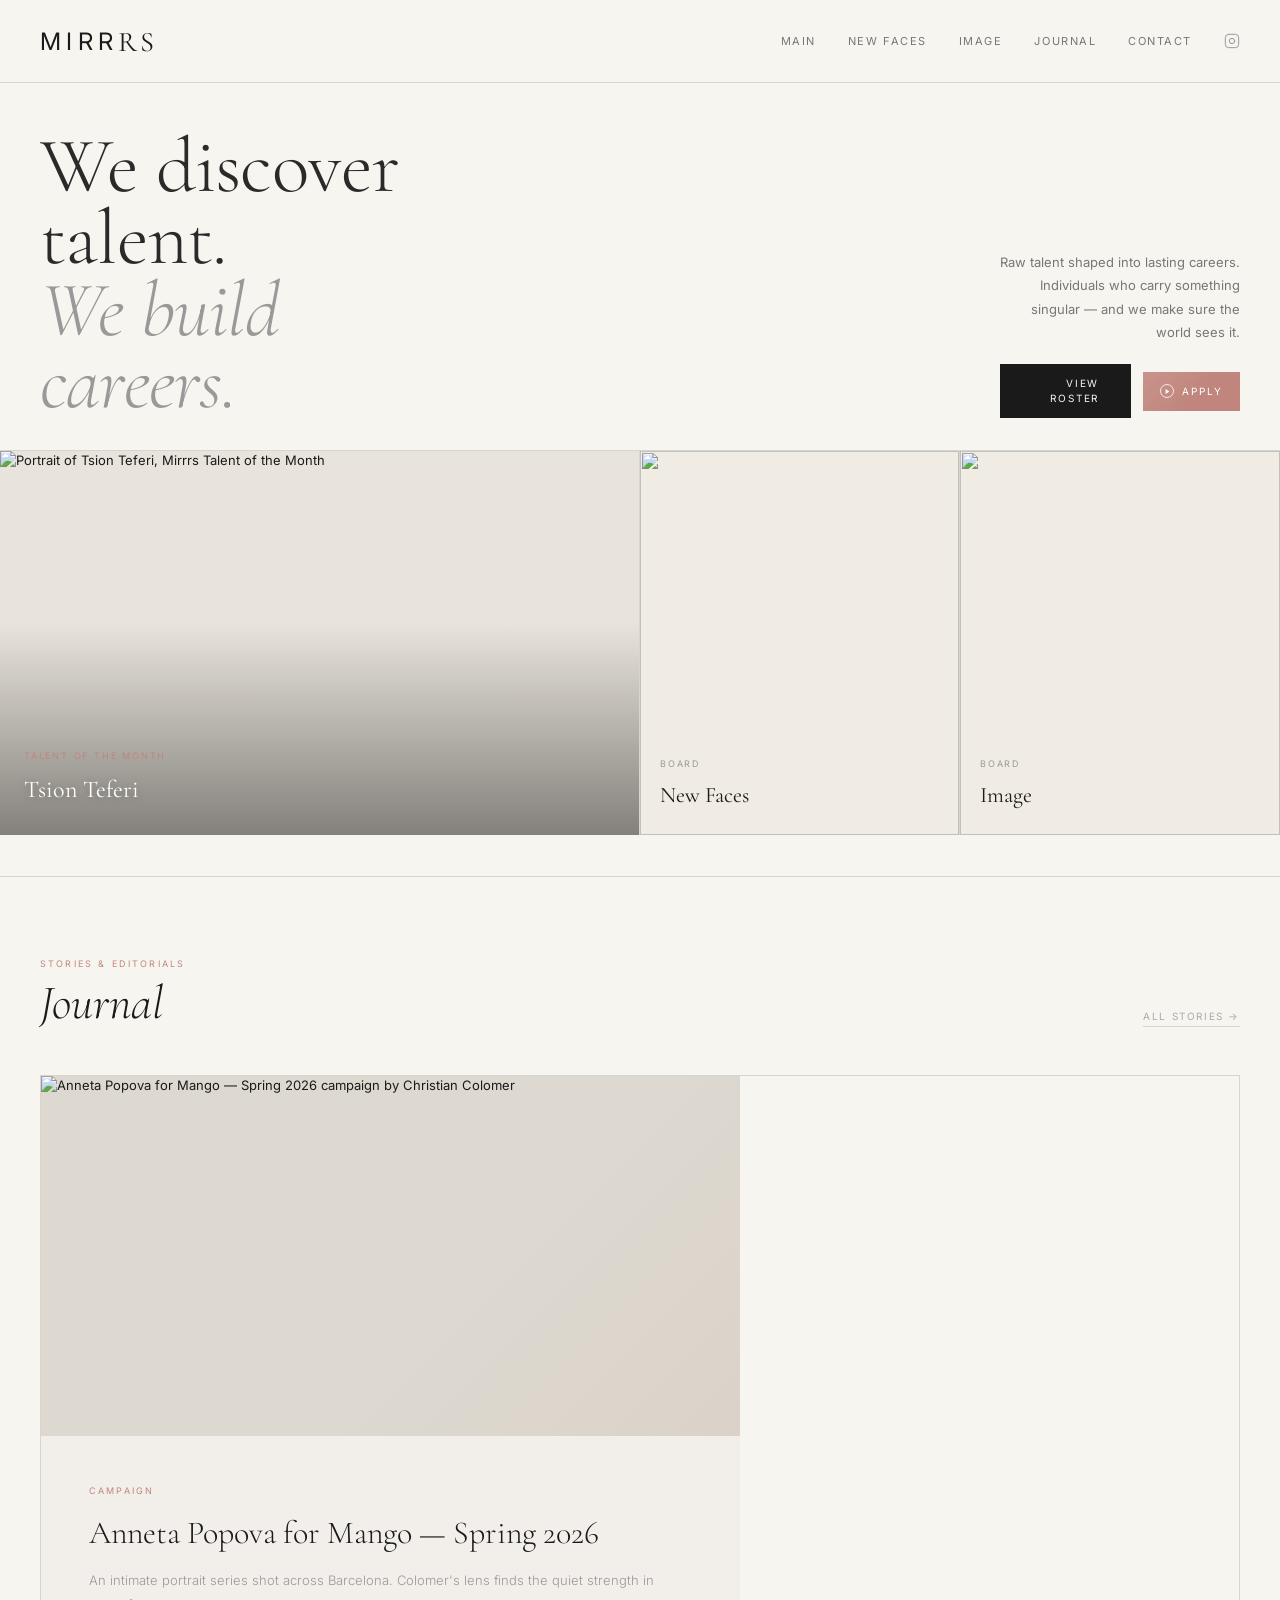
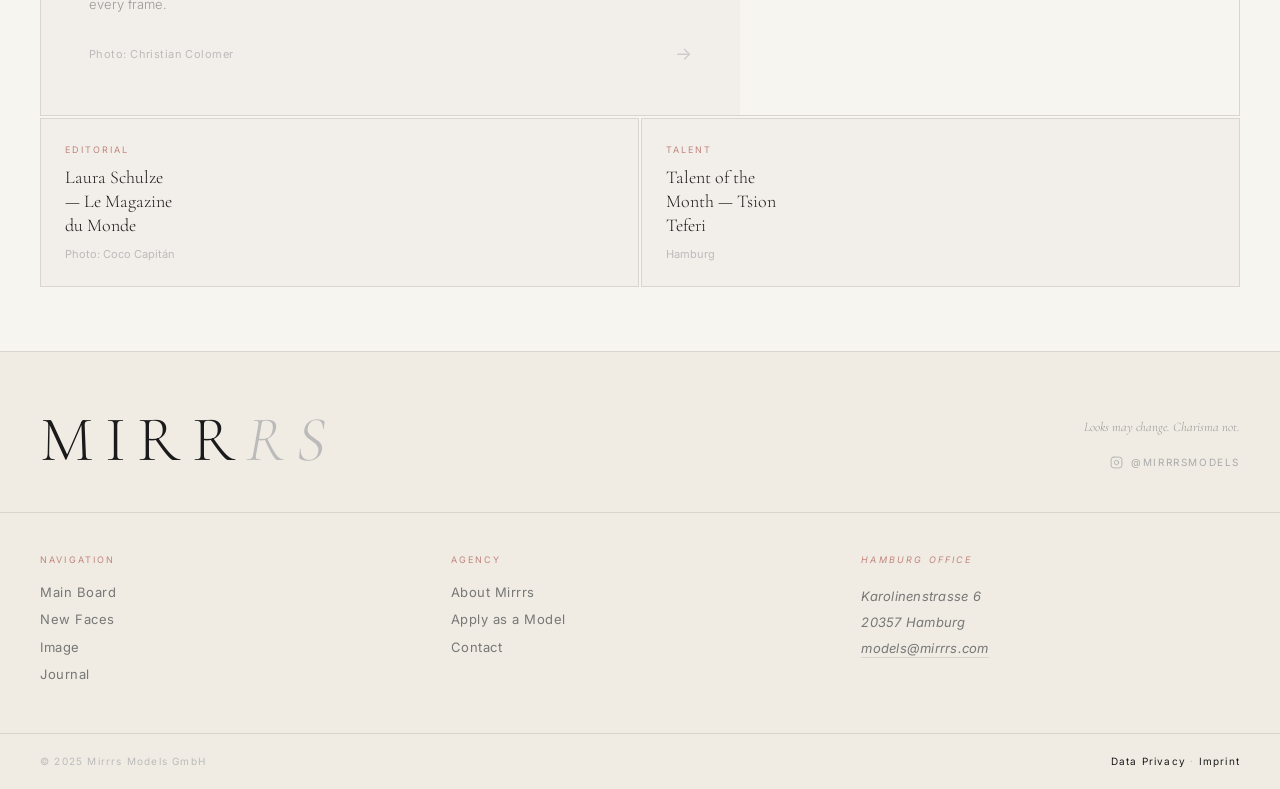
==== index.html @ 510d4555 "build: base project" ====
<!DOCTYPE html>
<html lang="en">
<head>
  <meta charset="UTF-8" />
  <meta name="viewport" content="width=device-width, initial-scale=1.0" />

  <!-- ════════════════════════════════════════════════════════
       PRIMARY META  (REPLACE: production URL & OG image)
       ════════════════════════════════════════════════════════ -->
  <title>Mirrrs Models — Hamburg Modeling Agency | Mirrrs</title>
  <meta name="description" content="Mirrrs is a Hamburg-based modeling agency representing main, new faces and image talent. Editorials, campaigns, and discovery — based in Karolinenstrasse 6, 20357 Hamburg." />
  <meta name="keywords" content="Mirrrs Models, Hamburg modeling agency, Modelagentur Hamburg, new faces Hamburg, fashion models Germany, image models, editorial models" />
  <meta name="author" content="Mirrrs Models GmbH" />
  <meta name="robots" content="index, follow, max-image-preview:large" />

  <!-- Canonical — REPLACE if URL structure changes -->
  <link rel="canonical" href="https://mirrrs.com/" />

  <!-- Theme color (matches the warm cream palette) -->
  <meta name="theme-color" content="#f7f5f0" />
  <meta name="color-scheme" content="light" />

  <!-- ════════════════════════════════════════════════════════
       OPEN GRAPH (Facebook, LinkedIn, etc.)
       REPLACE: og:image with a real 1200x630 social card
       ════════════════════════════════════════════════════════ -->
  <meta property="og:type" content="website" />
  <meta property="og:site_name" content="Mirrrs Models" />
  <meta property="og:title" content="Mirrrs Models — Hamburg Modeling Agency" />
  <meta property="og:description" content="A Hamburg-based modeling agency representing distinctive talent across main, new faces and image boards." />
  <meta property="og:url" content="https://mirrrs.com/" />
  <meta property="og:image" content="https://mirrrs.com/assets/img/og/og-default.jpg" />
  <meta property="og:image:width" content="1200" />
  <meta property="og:image:height" content="630" />
  <meta property="og:image:alt" content="Mirrrs Models — Hamburg" />
  <meta property="og:locale" content="en_US" />
  <meta property="og:locale:alternate" content="de_DE" />

  <!-- ════════════════════════════════════════════════════════
       TWITTER / X CARD
       REPLACE: twitter:site with the real handle if any
       ════════════════════════════════════════════════════════ -->
  <meta name="twitter:card" content="summary_large_image" />
  <meta name="twitter:title" content="Mirrrs Models — Hamburg Modeling Agency" />
  <meta name="twitter:description" content="A Hamburg-based modeling agency representing distinctive talent." />
  <meta name="twitter:image" content="https://mirrrs.com/assets/img/og/og-default.jpg" />
  <meta name="twitter:image:alt" content="Mirrrs Models — Hamburg" />
  <!-- <meta name="twitter:site" content="@mirrrsmodels" /> -->

  <!-- ════════════════════════════════════════════════════════
       FAVICONS  (REPLACE files in /assets/icons/)
       Recommended set:
         /assets/icons/favicon.ico          (32x32 multi-res)
         /assets/icons/favicon-16.png       (16x16)
         /assets/icons/favicon-32.png       (32x32)
         /assets/icons/apple-touch-icon.png (180x180)
         /assets/icons/icon-192.png         (192x192)
         /assets/icons/icon-512.png         (512x512)
         /assets/meta/site.webmanifest
       ════════════════════════════════════════════════════════ -->
  <link rel="icon" href="/assets/icons/favicon.ico" sizes="any" />
  <link rel="icon" type="image/png" sizes="16x16" href="/assets/icons/favicon-16.png" />
  <link rel="icon" type="image/png" sizes="32x32" href="/assets/icons/favicon-32.png" />
  <link rel="apple-touch-icon" sizes="180x180" href="/assets/icons/apple-touch-icon.png" />
  <link rel="manifest" href="/assets/meta/site.webmanifest" />

  <!-- ════════════════════════════════════════════════════════
       FONTS — preconnect for performance, then load
       ════════════════════════════════════════════════════════ -->
  <link rel="preconnect" href="https://fonts.googleapis.com" />
  <link rel="preconnect" href="https://fonts.gstatic.com" crossorigin />
  <link href="https://fonts.googleapis.com/css2?family=Cormorant+Garamond:ital,wght@0,300;0,400;1,300;1,400&family=Inter:wght@300;400;500&display=swap" rel="stylesheet" />

  <!-- ════════════════════════════════════════════════════════
       STYLES
       ════════════════════════════════════════════════════════ -->
  <link rel="stylesheet" href="/assets/css/main.css" />

  <!-- ════════════════════════════════════════════════════════
       STRUCTURED DATA — Organization
       ════════════════════════════════════════════════════════ -->
  <script type="application/ld+json">
  {
    "@context": "https://schema.org",
    "@type": "Organization",
    "name": "Mirrrs Models",
    "alternateName": "Mirrrs",
    "legalName": "Mirrrs Models GmbH",
    "url": "https://mirrrs.com/",
    "logo": "https://mirrrs.com/assets/img/logo.png",
    "image": "https://mirrrs.com/assets/img/og/og-default.jpg",
    "description": "A Hamburg-based modeling agency representing distinctive talent across main, new faces and image boards.",
    "address": {
      "@type": "PostalAddress",
      "streetAddress": "Karolinenstrasse 6",
      "postalCode": "20357",
      "addressLocality": "Hamburg",
      "addressCountry": "DE"
    },
    "email": "models@mirrrs.com",
    "telephone": "+49-162-437-486-6",
    "sameAs": [
      "https://www.instagram.com/mirrrsmodels/"
    ]
  }
  </script>

  <!-- ════════════════════════════════════════════════════════
       STRUCTURED DATA — WebSite (helps Google sitelinks search)
       ════════════════════════════════════════════════════════ -->
  <script type="application/ld+json">
  {
    "@context": "https://schema.org",
    "@type": "WebSite",
    "name": "Mirrrs Models",
    "url": "https://mirrrs.com/",
    "publisher": {
      "@type": "Organization",
      "name": "Mirrrs Models"
    }
  }
  </script>
</head>

<body>

  <!-- Skip link — keyboard accessibility -->
  <a class="skip-link" href="#main">Skip to content</a>

  <!-- ════════════════════════════════════════════════════════
       HEADER / NAV
       ════════════════════════════════════════════════════════ -->
  <header class="nav" role="banner">
    <a href="/" class="logo" aria-label="Mirrrs — home">
      <span class="logo-sans">MIRR</span><span class="logo-serif">RS</span>
    </a>

    <div class="nav-right">
      <nav class="nav-links" aria-label="Primary">
        <a href="/main">Main</a>
        <a href="/new-faces">New Faces</a>
        <a href="/image">Image</a>
        <a href="/journal">Journal</a>
        <a href="/contact">Contact</a>
      </nav>

      <a href="https://www.instagram.com/mirrrsmodels/" target="_blank" rel="noopener noreferrer"
         class="nav-instagram" aria-label="Mirrrs on Instagram">
        <svg viewBox="0 0 24 24" fill="none" stroke="currentColor" stroke-width="1.5"
             stroke-linecap="round" stroke-linejoin="round" aria-hidden="true" focusable="false">
          <rect x="2" y="2" width="20" height="20" rx="5" ry="5" />
          <circle cx="12" cy="12" r="4" />
          <circle cx="17.5" cy="6.5" r="0.5" fill="currentColor" stroke="none" />
        </svg>
      </a>

      <button class="nav-toggle" aria-label="Open menu" aria-expanded="false" aria-controls="primary-nav">
        <span></span><span></span><span></span>
      </button>
    </div>
  </header>

  <!-- ════════════════════════════════════════════════════════
       MAIN
       ════════════════════════════════════════════════════════ -->
  <main id="main">

    <!-- HERO TOP -->
    <section class="hero-top" aria-labelledby="hero-title">
      <h1 class="hero-headline" id="headline" aria-label="We discover talent. We build careers.">
        <!-- Animated by JS — accessible name lives on aria-label -->
      </h1>
      <span id="hero-title" class="sr-only">We discover talent. We build careers.</span>

      <aside class="hero-side" aria-label="About Mirrrs">
        <p>Raw talent shaped into lasting careers. Individuals who carry something singular — and we make sure the world sees it.</p>
        <div class="hero-actions">
          <a class="btn btn-primary" href="/main">View Roster</a>
          <button class="btn btn-apply" id="applyBtn" type="button" aria-haspopup="dialog" aria-controls="videoOverlay">
            <span class="play-icon" aria-hidden="true">
              <svg viewBox="0 0 6 8" fill="white"><polygon points="0,0 6,4 0,8" /></svg>
            </span>
            Apply
          </button>
        </div>
      </aside>
    </section>

    <!-- HERO BOTTOM — featured talent + boards -->
    <section class="hero-bottom" aria-label="Featured talent and boards">
      <a class="hero-feat reveal" href="/models/tsion-teferi" aria-label="Talent of the month — Tsion Teferi">
        <!-- REPLACE: hero featured image -->
        <img class="hero-feat-img"
             src="https://images.unsplash.com/photo-1529139574466-a303027c1d8b?w=900&q=80&auto=format&fit=crop"
             alt="Portrait of Tsion Teferi, Mirrrs Talent of the Month"
             width="1200" height="720" />
        <span class="hero-feat-overlay" aria-hidden="true"></span>
        <div class="hero-feat-badge">
          <p class="label">Talent of the month</p>
          <p class="name">Tsion Teferi</p>
        </div>
      </a>

      <a class="hero-board reveal" href="/new-faces" style="animation-delay:0.1s" aria-label="View New Faces board">
        <img class="hero-board-img" loading="lazy"
             src="https://images.unsplash.com/photo-1515886657613-9f3515b0c78f?w=400&q=80&auto=format&fit=crop"
             alt="" />
        <p class="hero-bl">Board</p>
        <p class="hero-bn">New Faces</p>
      </a>

      <a class="hero-board reveal" href="/image" style="animation-delay:0.2s" aria-label="View Image board">
        <img class="hero-board-img" loading="lazy"
             src="https://images.unsplash.com/photo-1469334031218-e382a71b716b?w=400&q=80&auto=format&fit=crop"
             alt="" />
        <p class="hero-bl">Board</p>
        <p class="hero-bn">Image</p>
      </a>
    </section>

    <!-- TICKER -->
    <section class="ticker reveal" aria-label="Recent campaigns">
      <div class="ticker-inner">
        <span><a href="/models/anneta-popova">Anneta Popova</a> for Mango</span>
        <span><a href="/models/laura-schulze">Laura Schulze</a> for Le Magazine du Monde</span>
        <span><a href="/models/tianna-st-louis">Tianna St. Louis</a> for Christian Louboutin</span>
        <span><a href="/models/winter">Winter</a> for Alexander Wang</span>
        <span><a href="/models/eduarda-bretas">Eduarda Bretas</a> for Zara</span>
        <span><a href="/models/tsion-teferi">Tsion Teferi</a> — Talent of the Month</span>
        <!-- Duplicated for seamless marquee loop -->
        <span><a href="/models/anneta-popova">Anneta Popova</a> for Mango</span>
        <span><a href="/models/laura-schulze">Laura Schulze</a> for Le Magazine du Monde</span>
        <span><a href="/models/tianna-st-louis">Tianna St. Louis</a> for Christian Louboutin</span>
        <span><a href="/models/winter">Winter</a> for Alexander Wang</span>
        <span><a href="/models/eduarda-bretas">Eduarda Bretas</a> for Zara</span>
        <span><a href="/models/tsion-teferi">Tsion Teferi</a> — Talent of the Month</span>
      </div>
    </section>

    <!-- JOURNAL -->
    <section class="journal" aria-labelledby="journal-title">
      <header class="journal-hdr reveal">
        <div class="journal-hdr-left">
          <span class="journal-eyebrow">Stories &amp; Editorials</span>
          <h2 class="journal-t" id="journal-title">Journal</h2>
        </div>
        <a href="/journal" class="journal-l">All Stories →</a>
      </header>

      <!-- Featured story -->
      <article class="j-featured reveal">
        <a href="/journal/anneta-popova-mango-spring-2026" aria-label="Read: Anneta Popova for Mango — Spring 2026">
          <div class="j-feat-img">
            <!-- REPLACE: featured editorial image -->
            <img loading="lazy"
                 src="https://images.unsplash.com/photo-1483985988355-763728e1935b?w=800&q=80&auto=format&fit=crop"
                 alt="Anneta Popova for Mango — Spring 2026 campaign by Christian Colomer"
                 width="800" height="600" />
          </div>
          <div class="j-feat-body">
            <div>
              <span class="j-cat">Campaign</span>
              <h3 class="j-feat-title">Anneta Popova for Mango — Spring 2026</h3>
              <p class="j-feat-excerpt">An intimate portrait series shot across Barcelona. Colomer's lens finds the quiet strength in every frame.</p>
            </div>
            <div class="j-feat-bottom">
              <span class="j-cred">Photo: Christian Colomer</span>
              <span class="j-arrow" aria-hidden="true">→</span>
            </div>
          </div>
        </a>
      </article>

      <!-- Two smaller stories -->
      <div class="j-grid-sm">
        <article class="j-sm reveal" style="transition-delay:0.1s">
          <a href="/journal/laura-schulze-le-magazine">
            <div class="j-sm-img">
              <!-- REPLACE: small story 1 image -->
              <img loading="lazy"
                   src="https://images.unsplash.com/photo-1509631179647-0177331693ae?w=320&q=80&auto=format&fit=crop"
                   alt="Laura Schulze for Le Magazine du Monde, photographed by Coco Capitán"
                   width="320" height="426" />
            </div>
            <div class="j-sm-body">
              <span class="j-sm-cat">Editorial</span>
              <h3 class="j-sm-title">Laura Schulze — Le Magazine du Monde</h3>
              <span class="j-sm-cred">Photo: Coco Capitán</span>
            </div>
          </a>
        </article>

        <article class="j-sm reveal" style="transition-delay:0.2s">
          <a href="/journal/tsion-teferi-talent-of-the-month">
            <div class="j-sm-img">
              <!-- REPLACE: small story 2 image -->
              <img loading="lazy"
                   src="https://images.unsplash.com/photo-1524504388940-b1c1722653e1?w=320&q=80&auto=format&fit=crop"
                   alt="Portrait of Tsion Teferi, Mirrrs Talent of the Month"
                   width="320" height="426" />
            </div>
            <div class="j-sm-body">
              <span class="j-sm-cat">Talent</span>
              <h3 class="j-sm-title">Talent of the Month — Tsion Teferi</h3>
              <span class="j-sm-cred">Hamburg</span>
            </div>
          </a>
        </article>
      </div>
    </section>

  </main>

  <!-- ════════════════════════════════════════════════════════
       FOOTER
       ════════════════════════════════════════════════════════ -->
  <footer role="contentinfo">

    <div class="f-top">
      <div class="f-logo-large" aria-hidden="true">Mirr<span>rs</span></div>
      <div class="f-top-right">
        <p class="f-tag">Looks may change. Charisma not.</p>
        <a href="https://www.instagram.com/mirrrsmodels/" target="_blank" rel="noopener noreferrer" class="f-instagram">
          <svg viewBox="0 0 24 24" fill="none" stroke="currentColor" stroke-width="1.5"
               stroke-linecap="round" stroke-linejoin="round" aria-hidden="true" focusable="false">
            <rect x="2" y="2" width="20" height="20" rx="5" ry="5" />
            <circle cx="12" cy="12" r="4" />
            <circle cx="17.5" cy="6.5" r="0.5" fill="currentColor" stroke="none" />
          </svg>
          @mirrrsmodels
        </a>
      </div>
    </div>

    <nav class="f-cols" aria-label="Footer">
      <div class="f-col">
        <span class="f-ct">Navigation</span>
        <a href="/main">Main Board</a>
        <a href="/new-faces">New Faces</a>
        <a href="/image">Image</a>
        <a href="/journal">Journal</a>
      </div>
      <div class="f-col">
        <span class="f-ct">Agency</span>
        <a href="/about">About Mirrrs</a>
        <a href="/apply">Apply as a Model</a>
        <a href="/contact">Contact</a>
      </div>
      <address class="f-info">
        <span class="f-ct">Hamburg Office</span>
        <p>
          Karolinenstrasse 6<br />
          20357 Hamburg<br />
          <a href="mailto:models@mirrrs.com">models@mirrrs.com</a>
        </p>
      </address>
    </nav>

    <div class="f-bot">
      <span>© 2025 Mirrrs Models GmbH</span>
      <span><a href="/privacy">Data Privacy</a> · <a href="/imprint">Imprint</a></span>
    </div>
  </footer>

  <!-- ════════════════════════════════════════════════════════
       VIDEO MODAL
       ════════════════════════════════════════════════════════ -->
  <div class="video-overlay" id="videoOverlay" role="dialog" aria-modal="true"
       aria-labelledby="videoLabel" aria-hidden="true">
    <span class="video-esc" aria-hidden="true">Esc to close</span>
    <div class="video-modal">
      <span class="video-modal-label" id="videoLabel">Become part of Mirrrs</span>
      <div class="video-wrap">
        <!--
          PARA AGREGAR TU VIDEO:
          Opción A — Video propio: reemplaza todo el div.video-placeholder con:
            <video autoplay muted loop playsinline src="/assets/img/apply.mp4"></video>
          Opción B — YouTube/Vimeo:
            <iframe src="https://www.youtube.com/embed/TU_ID?autoplay=1" title="Apply at Mirrrs"
                    frameborder="0" allow="autoplay; encrypted-media" allowfullscreen></iframe>
        -->
        <div class="video-placeholder" id="videoPlaceholder">
          <div class="video-placeholder-ring" aria-hidden="true">
            <svg viewBox="0 0 22 22" fill="white"><polygon points="6,3 19,11 6,19" /></svg>
          </div>
          <p>Your story starts here</p>
          <small>Video coming soon</small>
        </div>
      </div>
      <div class="video-modal-bottom">
        <span class="video-modal-copy">Ready to be discovered?</span>
        <button class="video-close" id="videoClose" type="button" aria-label="Close video">
          <svg viewBox="0 0 14 14" fill="none" stroke="currentColor" stroke-width="1.5" aria-hidden="true">
            <line x1="1" y1="1" x2="13" y2="13" />
            <line x1="13" y1="1" x2="1" y2="13" />
          </svg>
        </button>
      </div>
    </div>
  </div>

  <!-- ════════════════════════════════════════════════════════
       SCRIPTS  (module — defer behaviour by default)
       ════════════════════════════════════════════════════════ -->
  <script type="module" src="/assets/js/main.js"></script>

</body>
</html>
---- assets/css/main.css ----
/* ============================================================
   main.css — single entry point
   Import order matters. Do not change unless you know what
   you're doing — later imports override earlier ones.
   ============================================================ */

@import url('./tokens.css');
@import url('./fonts.css');
@import url('./reset.css');
@import url('./base.css');
@import url('./layout.css');
@import url('./components.css');
@import url('./pages.css');
@import url('./utilities.css');
@import url('./responsive.css');

/* NOTE on @import performance:
   For production, consider concatenating these files into a
   single bundle (e.g. via PostCSS, esbuild, or a simple
   `cat` build step). Browsers fetch each @import as a separate
   request, which is slower than one combined file.

   Quick build script (run from project root):
     cat assets/css/{tokens,fonts,reset,base,layout,components,pages,utilities,responsive}.css \
       > assets/css/bundle.css

   Then reference bundle.css in index.html instead of main.css.
*/
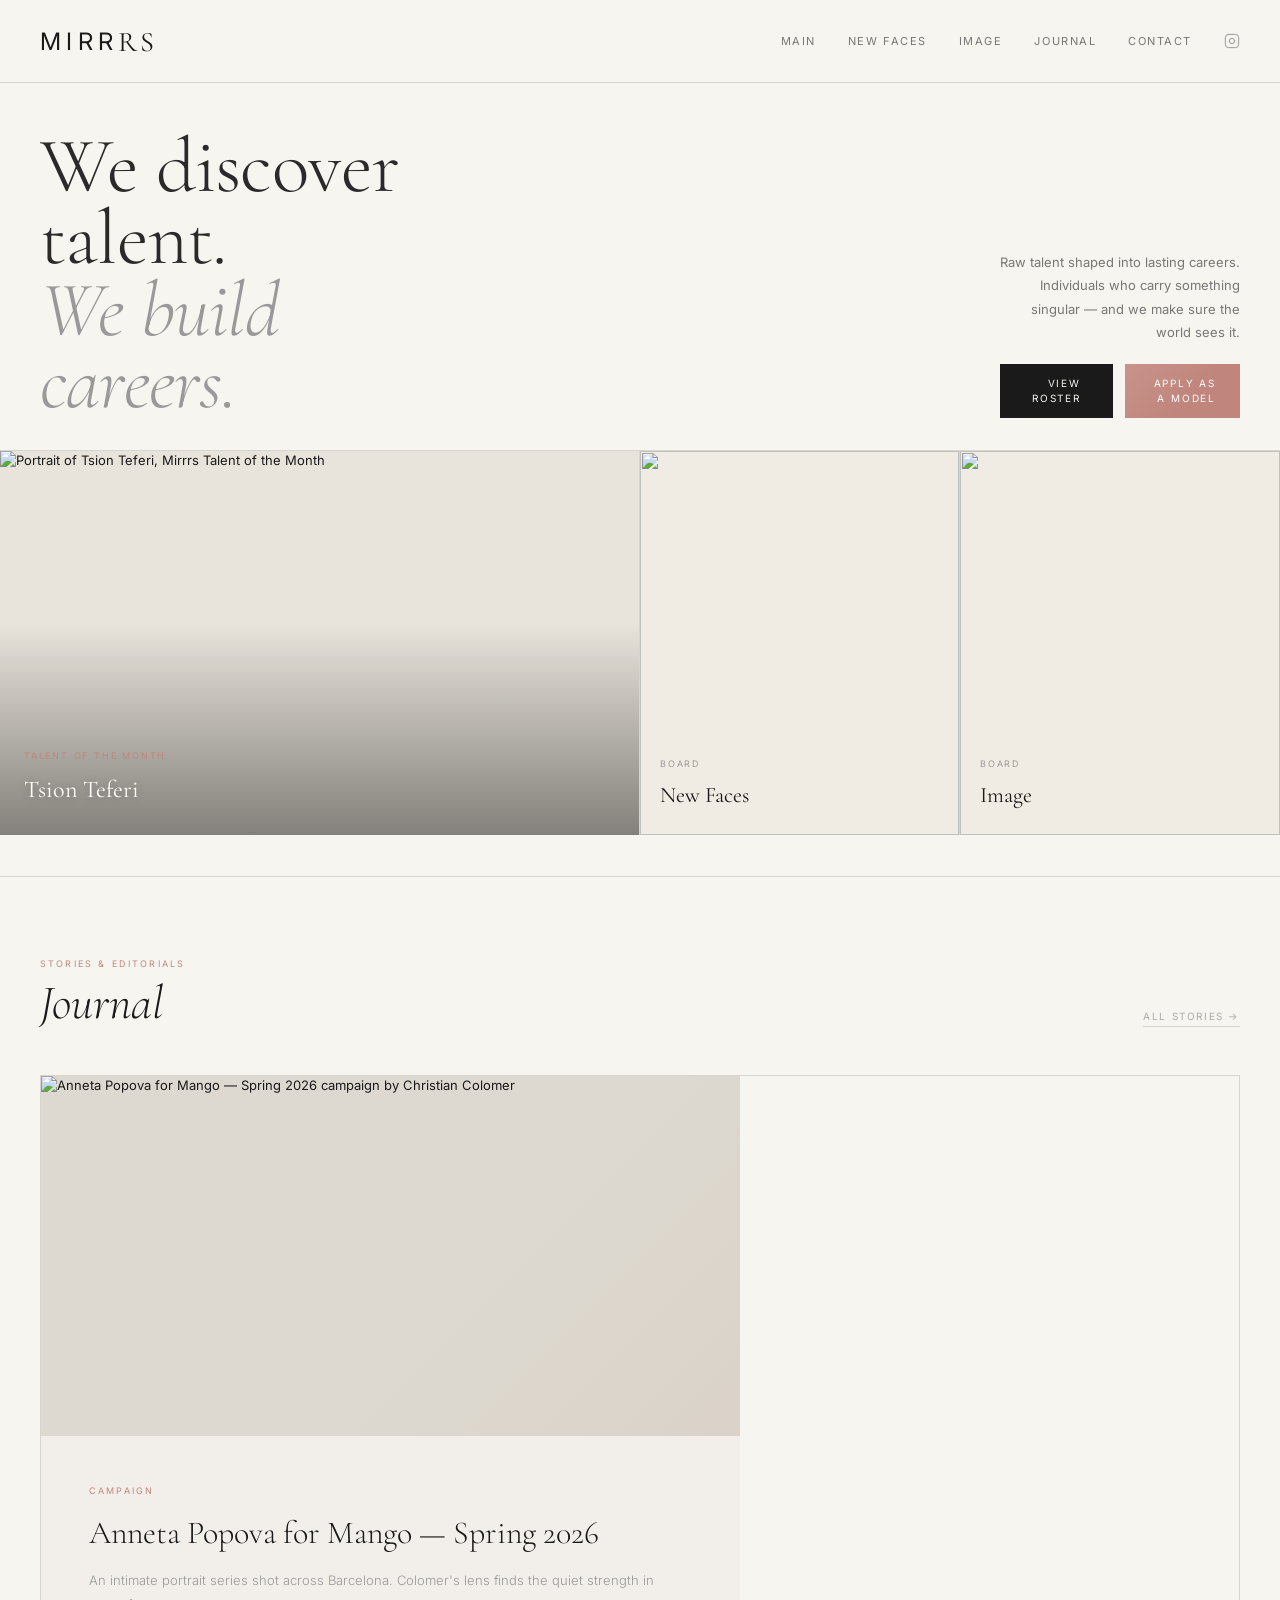
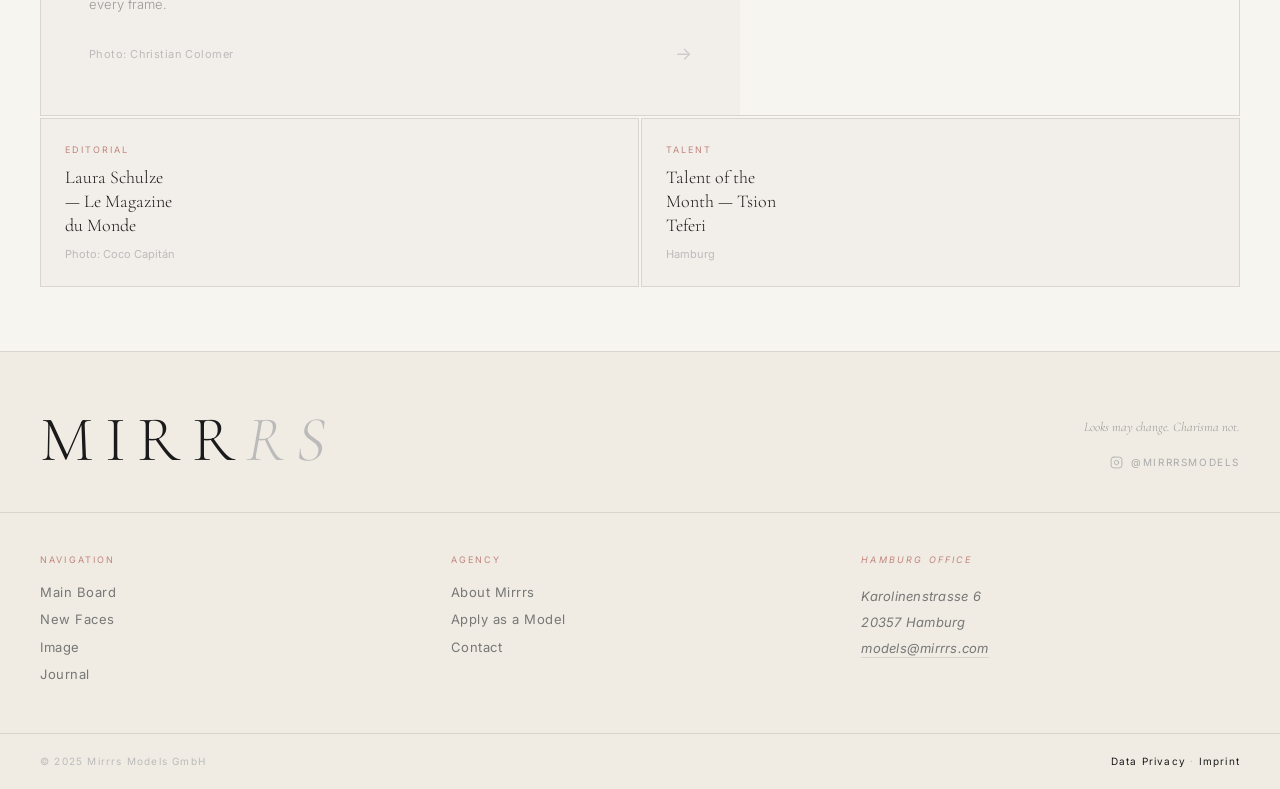
==== commit 199f7f57: "feat: apply as a model" ====
--- a/index.html
+++ b/index.html
@@ -125,7 +125,7 @@
 <body>
 
   <!-- Skip link — keyboard accessibility -->
-  <a class="skip-link" href="#main">Skip to content</a>
+  <a class="skip-link" href="/main.html">Skip to content</a>
 
   <!-- ════════════════════════════════════════════════════════
        HEADER / NAV
@@ -137,7 +137,7 @@
 
     <div class="nav-right">
       <nav class="nav-links" aria-label="Primary">
-        <a href="/main">Main</a>
+        <a href="/main.html">Main</a>
         <a href="/new-faces">New Faces</a>
         <a href="/image">Image</a>
         <a href="/journal">Journal</a>
@@ -175,13 +175,7 @@
       <aside class="hero-side" aria-label="About Mirrrs">
         <p>Raw talent shaped into lasting careers. Individuals who carry something singular — and we make sure the world sees it.</p>
         <div class="hero-actions">
-          <a class="btn btn-primary" href="/main">View Roster</a>
-          <button class="btn btn-apply" id="applyBtn" type="button" aria-haspopup="dialog" aria-controls="videoOverlay">
-            <span class="play-icon" aria-hidden="true">
-              <svg viewBox="0 0 6 8" fill="white"><polygon points="0,0 6,4 0,8" /></svg>
-            </span>
-            Apply
-          </button>
+          <a class="btn btn-primary" href="/main.html">View Roster</a><a class="btn btn-apply" href="/apply.html">Apply as a model</a>
         </div>
       </aside>
     </section>
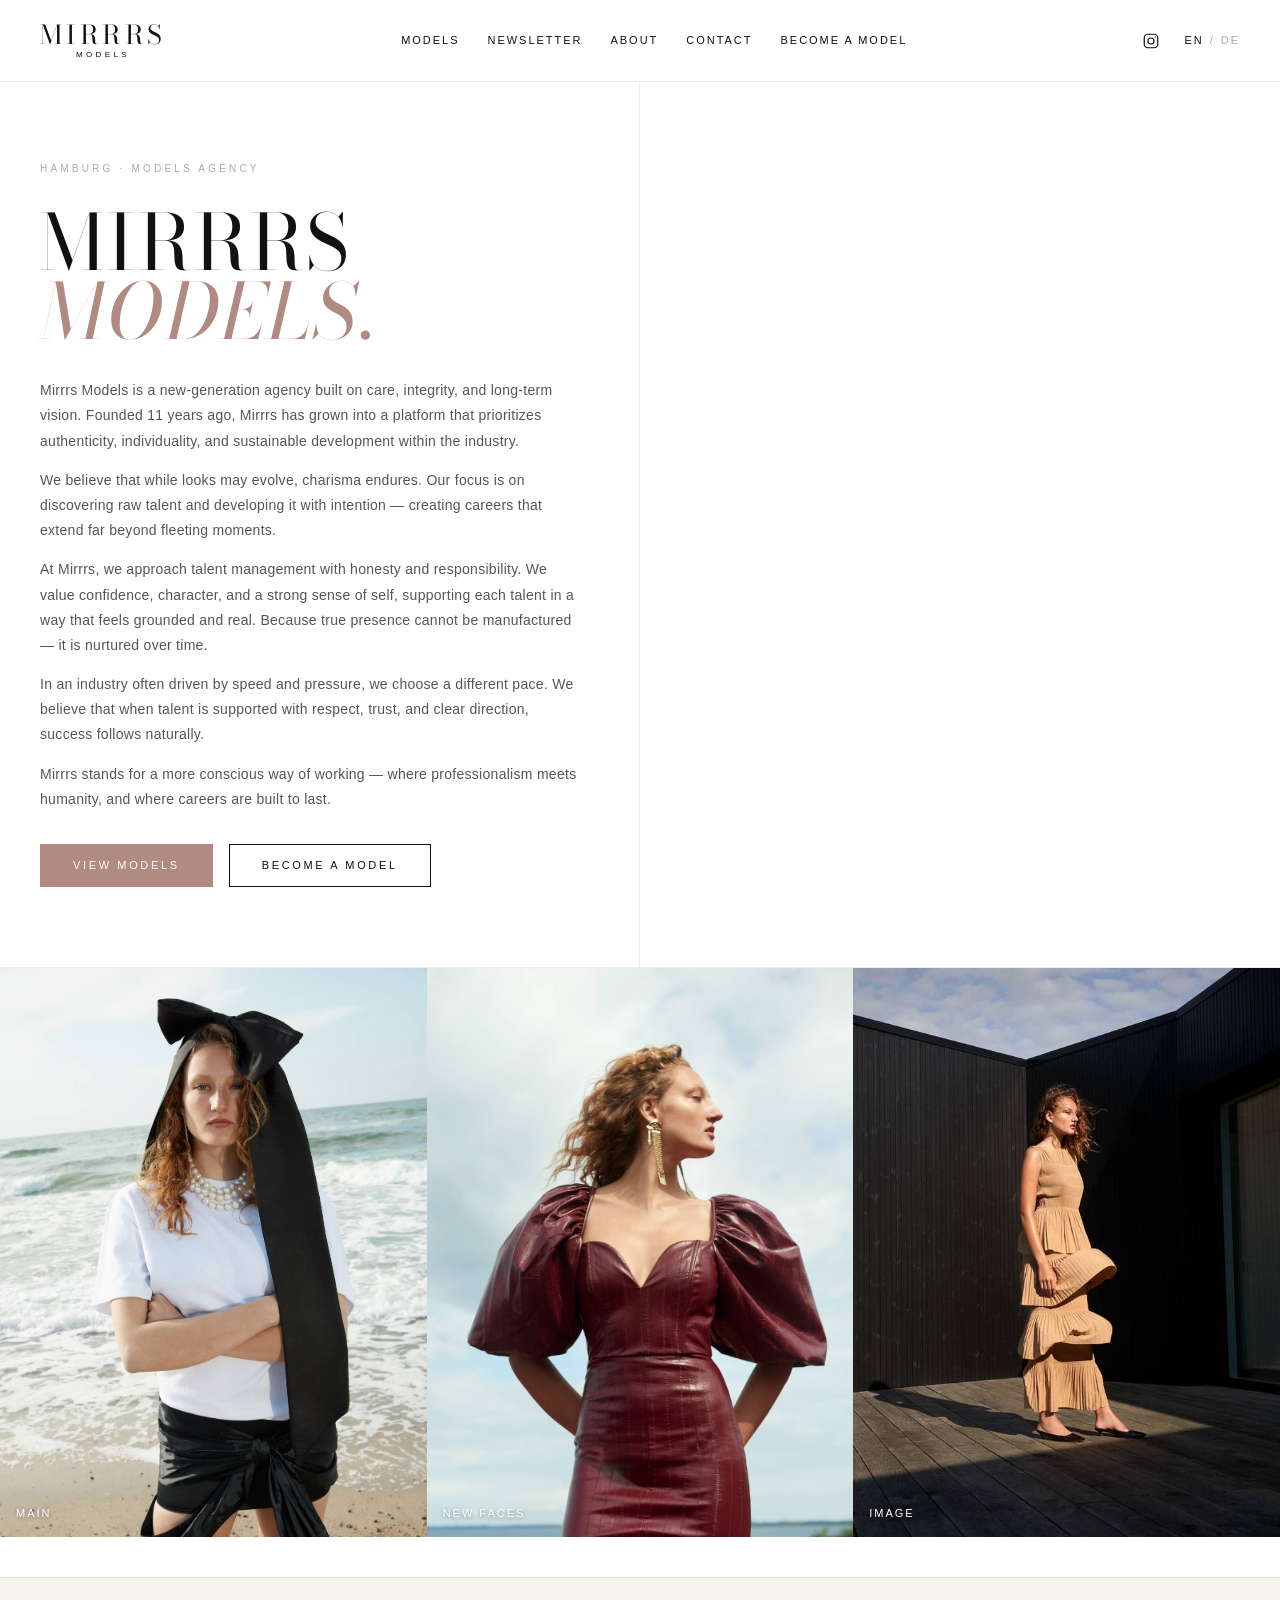
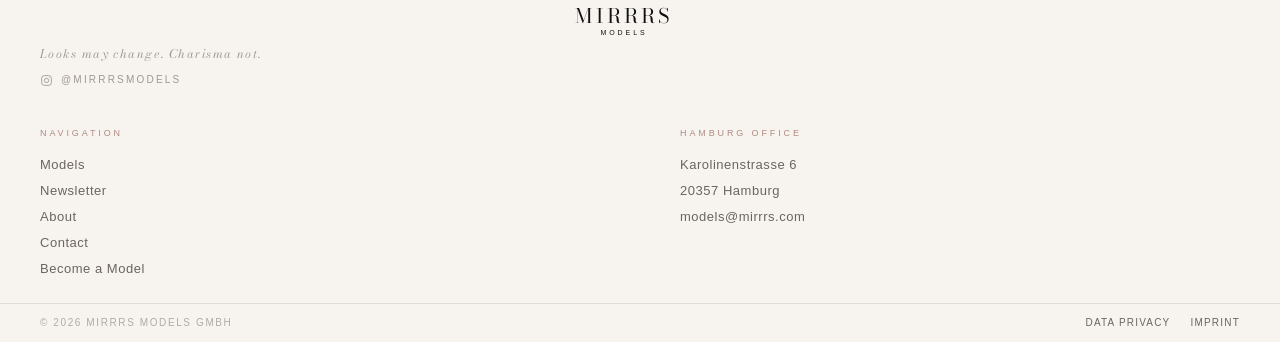
==== commit 7765a7ed: "feat: updates" ====
--- a/index.html
+++ b/index.html
@@ -1,402 +1,5 @@
 <!DOCTYPE html>
-<html lang="en">
-<head>
-  <meta charset="UTF-8" />
-  <meta name="viewport" content="width=device-width, initial-scale=1.0" />
-
-  <!-- ════════════════════════════════════════════════════════
-       PRIMARY META  (REPLACE: production URL & OG image)
-       ════════════════════════════════════════════════════════ -->
-  <title>Mirrrs Models — Hamburg Modeling Agency | Mirrrs</title>
-  <meta name="description" content="Mirrrs is a Hamburg-based modeling agency representing main, new faces and image talent. Editorials, campaigns, and discovery — based in Karolinenstrasse 6, 20357 Hamburg." />
-  <meta name="keywords" content="Mirrrs Models, Hamburg modeling agency, Modelagentur Hamburg, new faces Hamburg, fashion models Germany, image models, editorial models" />
-  <meta name="author" content="Mirrrs Models GmbH" />
-  <meta name="robots" content="index, follow, max-image-preview:large" />
-
-  <!-- Canonical — REPLACE if URL structure changes -->
-  <link rel="canonical" href="https://mirrrs.com/" />
-
-  <!-- Theme color (matches the warm cream palette) -->
-  <meta name="theme-color" content="#f7f5f0" />
-  <meta name="color-scheme" content="light" />
-
-  <!-- ════════════════════════════════════════════════════════
-       OPEN GRAPH (Facebook, LinkedIn, etc.)
-       REPLACE: og:image with a real 1200x630 social card
-       ════════════════════════════════════════════════════════ -->
-  <meta property="og:type" content="website" />
-  <meta property="og:site_name" content="Mirrrs Models" />
-  <meta property="og:title" content="Mirrrs Models — Hamburg Modeling Agency" />
-  <meta property="og:description" content="A Hamburg-based modeling agency representing distinctive talent across main, new faces and image boards." />
-  <meta property="og:url" content="https://mirrrs.com/" />
-  <meta property="og:image" content="https://mirrrs.com/assets/img/og/og-default.jpg" />
-  <meta property="og:image:width" content="1200" />
-  <meta property="og:image:height" content="630" />
-  <meta property="og:image:alt" content="Mirrrs Models — Hamburg" />
-  <meta property="og:locale" content="en_US" />
-  <meta property="og:locale:alternate" content="de_DE" />
-
-  <!-- ════════════════════════════════════════════════════════
-       TWITTER / X CARD
-       REPLACE: twitter:site with the real handle if any
-       ════════════════════════════════════════════════════════ -->
-  <meta name="twitter:card" content="summary_large_image" />
-  <meta name="twitter:title" content="Mirrrs Models — Hamburg Modeling Agency" />
-  <meta name="twitter:description" content="A Hamburg-based modeling agency representing distinctive talent." />
-  <meta name="twitter:image" content="https://mirrrs.com/assets/img/og/og-default.jpg" />
-  <meta name="twitter:image:alt" content="Mirrrs Models — Hamburg" />
-  <!-- <meta name="twitter:site" content="@mirrrsmodels" /> -->
-
-  <!-- ════════════════════════════════════════════════════════
-       FAVICONS  (REPLACE files in /assets/icons/)
-       Recommended set:
-         /assets/icons/favicon.ico          (32x32 multi-res)
-         /assets/icons/favicon-16.png       (16x16)
-         /assets/icons/favicon-32.png       (32x32)
-         /assets/icons/apple-touch-icon.png (180x180)
-         /assets/icons/icon-192.png         (192x192)
-         /assets/icons/icon-512.png         (512x512)
-         /assets/meta/site.webmanifest
-       ════════════════════════════════════════════════════════ -->
-  <link rel="icon" href="/assets/icons/favicon.ico" sizes="any" />
-  <link rel="icon" type="image/png" sizes="16x16" href="/assets/icons/favicon-16.png" />
-  <link rel="icon" type="image/png" sizes="32x32" href="/assets/icons/favicon-32.png" />
-  <link rel="apple-touch-icon" sizes="180x180" href="/assets/icons/apple-touch-icon.png" />
-  <link rel="manifest" href="/assets/meta/site.webmanifest" />
-
-  <!-- ════════════════════════════════════════════════════════
-       FONTS — preconnect for performance, then load
-       ════════════════════════════════════════════════════════ -->
-  <link rel="preconnect" href="https://fonts.googleapis.com" />
-  <link rel="preconnect" href="https://fonts.gstatic.com" crossorigin />
-  <link href="https://fonts.googleapis.com/css2?family=Cormorant+Garamond:ital,wght@0,300;0,400;1,300;1,400&family=Inter:wght@300;400;500&display=swap" rel="stylesheet" />
-
-  <!-- ════════════════════════════════════════════════════════
-       STYLES
-       ════════════════════════════════════════════════════════ -->
-  <link rel="stylesheet" href="/assets/css/main.css" />
-
-  <!-- ════════════════════════════════════════════════════════
-       STRUCTURED DATA — Organization
-       ════════════════════════════════════════════════════════ -->
-  <script type="application/ld+json">
-  {
-    "@context": "https://schema.org",
-    "@type": "Organization",
-    "name": "Mirrrs Models",
-    "alternateName": "Mirrrs",
-    "legalName": "Mirrrs Models GmbH",
-    "url": "https://mirrrs.com/",
-    "logo": "https://mirrrs.com/assets/img/logo.png",
-    "image": "https://mirrrs.com/assets/img/og/og-default.jpg",
-    "description": "A Hamburg-based modeling agency representing distinctive talent across main, new faces and image boards.",
-    "address": {
-      "@type": "PostalAddress",
-      "streetAddress": "Karolinenstrasse 6",
-      "postalCode": "20357",
-      "addressLocality": "Hamburg",
-      "addressCountry": "DE"
-    },
-    "email": "models@mirrrs.com",
-    "telephone": "+49-162-437-486-6",
-    "sameAs": [
-      "https://www.instagram.com/mirrrsmodels/"
-    ]
-  }
-  </script>
-
-  <!-- ════════════════════════════════════════════════════════
-       STRUCTURED DATA — WebSite (helps Google sitelinks search)
-       ════════════════════════════════════════════════════════ -->
-  <script type="application/ld+json">
-  {
-    "@context": "https://schema.org",
-    "@type": "WebSite",
-    "name": "Mirrrs Models",
-    "url": "https://mirrrs.com/",
-    "publisher": {
-      "@type": "Organization",
-      "name": "Mirrrs Models"
-    }
-  }
-  </script>
-</head>
-
-<body>
-
-  <!-- Skip link — keyboard accessibility -->
-  <a class="skip-link" href="/main.html">Skip to content</a>
-
-  <!-- ════════════════════════════════════════════════════════
-       HEADER / NAV
-       ════════════════════════════════════════════════════════ -->
-  <header class="nav" role="banner">
-    <a href="/" class="logo" aria-label="Mirrrs — home">
-      <span class="logo-sans">MIRR</span><span class="logo-serif">RS</span>
-    </a>
-
-    <div class="nav-right">
-      <nav class="nav-links" aria-label="Primary">
-        <a href="/main.html">Main</a>
-        <a href="/new-faces">New Faces</a>
-        <a href="/image">Image</a>
-        <a href="/journal">Journal</a>
-        <a href="/contact">Contact</a>
-      </nav>
-
-      <a href="https://www.instagram.com/mirrrsmodels/" target="_blank" rel="noopener noreferrer"
-         class="nav-instagram" aria-label="Mirrrs on Instagram">
-        <svg viewBox="0 0 24 24" fill="none" stroke="currentColor" stroke-width="1.5"
-             stroke-linecap="round" stroke-linejoin="round" aria-hidden="true" focusable="false">
-          <rect x="2" y="2" width="20" height="20" rx="5" ry="5" />
-          <circle cx="12" cy="12" r="4" />
-          <circle cx="17.5" cy="6.5" r="0.5" fill="currentColor" stroke="none" />
-        </svg>
-      </a>
-
-      <button class="nav-toggle" aria-label="Open menu" aria-expanded="false" aria-controls="primary-nav">
-        <span></span><span></span><span></span>
-      </button>
-    </div>
-  </header>
-
-  <!-- ════════════════════════════════════════════════════════
-       MAIN
-       ════════════════════════════════════════════════════════ -->
-  <main id="main">
-
-    <!-- HERO TOP -->
-    <section class="hero-top" aria-labelledby="hero-title">
-      <h1 class="hero-headline" id="headline" aria-label="We discover talent. We build careers.">
-        <!-- Animated by JS — accessible name lives on aria-label -->
-      </h1>
-      <span id="hero-title" class="sr-only">We discover talent. We build careers.</span>
-
-      <aside class="hero-side" aria-label="About Mirrrs">
-        <p>Raw talent shaped into lasting careers. Individuals who carry something singular — and we make sure the world sees it.</p>
-        <div class="hero-actions">
-          <a class="btn btn-primary" href="/main.html">View Roster</a><a class="btn btn-apply" href="/apply.html">Apply as a model</a>
-        </div>
-      </aside>
-    </section>
-
-    <!-- HERO BOTTOM — featured talent + boards -->
-    <section class="hero-bottom" aria-label="Featured talent and boards">
-      <a class="hero-feat reveal" href="/models/tsion-teferi" aria-label="Talent of the month — Tsion Teferi">
-        <!-- REPLACE: hero featured image -->
-        <img class="hero-feat-img"
-             src="https://images.unsplash.com/photo-1529139574466-a303027c1d8b?w=900&q=80&auto=format&fit=crop"
-             alt="Portrait of Tsion Teferi, Mirrrs Talent of the Month"
-             width="1200" height="720" />
-        <span class="hero-feat-overlay" aria-hidden="true"></span>
-        <div class="hero-feat-badge">
-          <p class="label">Talent of the month</p>
-          <p class="name">Tsion Teferi</p>
-        </div>
-      </a>
-
-      <a class="hero-board reveal" href="/new-faces" style="animation-delay:0.1s" aria-label="View New Faces board">
-        <img class="hero-board-img" loading="lazy"
-             src="https://images.unsplash.com/photo-1515886657613-9f3515b0c78f?w=400&q=80&auto=format&fit=crop"
-             alt="" />
-        <p class="hero-bl">Board</p>
-        <p class="hero-bn">New Faces</p>
-      </a>
-
-      <a class="hero-board reveal" href="/image" style="animation-delay:0.2s" aria-label="View Image board">
-        <img class="hero-board-img" loading="lazy"
-             src="https://images.unsplash.com/photo-1469334031218-e382a71b716b?w=400&q=80&auto=format&fit=crop"
-             alt="" />
-        <p class="hero-bl">Board</p>
-        <p class="hero-bn">Image</p>
-      </a>
-    </section>
-
-    <!-- TICKER -->
-    <section class="ticker reveal" aria-label="Recent campaigns">
-      <div class="ticker-inner">
-        <span><a href="/models/anneta-popova">Anneta Popova</a> for Mango</span>
-        <span><a href="/models/laura-schulze">Laura Schulze</a> for Le Magazine du Monde</span>
-        <span><a href="/models/tianna-st-louis">Tianna St. Louis</a> for Christian Louboutin</span>
-        <span><a href="/models/winter">Winter</a> for Alexander Wang</span>
-        <span><a href="/models/eduarda-bretas">Eduarda Bretas</a> for Zara</span>
-        <span><a href="/models/tsion-teferi">Tsion Teferi</a> — Talent of the Month</span>
-        <!-- Duplicated for seamless marquee loop -->
-        <span><a href="/models/anneta-popova">Anneta Popova</a> for Mango</span>
-        <span><a href="/models/laura-schulze">Laura Schulze</a> for Le Magazine du Monde</span>
-        <span><a href="/models/tianna-st-louis">Tianna St. Louis</a> for Christian Louboutin</span>
-        <span><a href="/models/winter">Winter</a> for Alexander Wang</span>
-        <span><a href="/models/eduarda-bretas">Eduarda Bretas</a> for Zara</span>
-        <span><a href="/models/tsion-teferi">Tsion Teferi</a> — Talent of the Month</span>
-      </div>
-    </section>
-
-    <!-- JOURNAL -->
-    <section class="journal" aria-labelledby="journal-title">
-      <header class="journal-hdr reveal">
-        <div class="journal-hdr-left">
-          <span class="journal-eyebrow">Stories &amp; Editorials</span>
-          <h2 class="journal-t" id="journal-title">Journal</h2>
-        </div>
-        <a href="/journal" class="journal-l">All Stories →</a>
-      </header>
-
-      <!-- Featured story -->
-      <article class="j-featured reveal">
-        <a href="/journal/anneta-popova-mango-spring-2026" aria-label="Read: Anneta Popova for Mango — Spring 2026">
-          <div class="j-feat-img">
-            <!-- REPLACE: featured editorial image -->
-            <img loading="lazy"
-                 src="https://images.unsplash.com/photo-1483985988355-763728e1935b?w=800&q=80&auto=format&fit=crop"
-                 alt="Anneta Popova for Mango — Spring 2026 campaign by Christian Colomer"
-                 width="800" height="600" />
-          </div>
-          <div class="j-feat-body">
-            <div>
-              <span class="j-cat">Campaign</span>
-              <h3 class="j-feat-title">Anneta Popova for Mango — Spring 2026</h3>
-              <p class="j-feat-excerpt">An intimate portrait series shot across Barcelona. Colomer's lens finds the quiet strength in every frame.</p>
-            </div>
-            <div class="j-feat-bottom">
-              <span class="j-cred">Photo: Christian Colomer</span>
-              <span class="j-arrow" aria-hidden="true">→</span>
-            </div>
-          </div>
-        </a>
-      </article>
-
-      <!-- Two smaller stories -->
-      <div class="j-grid-sm">
-        <article class="j-sm reveal" style="transition-delay:0.1s">
-          <a href="/journal/laura-schulze-le-magazine">
-            <div class="j-sm-img">
-              <!-- REPLACE: small story 1 image -->
-              <img loading="lazy"
-                   src="https://images.unsplash.com/photo-1509631179647-0177331693ae?w=320&q=80&auto=format&fit=crop"
-                   alt="Laura Schulze for Le Magazine du Monde, photographed by Coco Capitán"
-                   width="320" height="426" />
-            </div>
-            <div class="j-sm-body">
-              <span class="j-sm-cat">Editorial</span>
-              <h3 class="j-sm-title">Laura Schulze — Le Magazine du Monde</h3>
-              <span class="j-sm-cred">Photo: Coco Capitán</span>
-            </div>
-          </a>
-        </article>
-
-        <article class="j-sm reveal" style="transition-delay:0.2s">
-          <a href="/journal/tsion-teferi-talent-of-the-month">
-            <div class="j-sm-img">
-              <!-- REPLACE: small story 2 image -->
-              <img loading="lazy"
-                   src="https://images.unsplash.com/photo-1524504388940-b1c1722653e1?w=320&q=80&auto=format&fit=crop"
-                   alt="Portrait of Tsion Teferi, Mirrrs Talent of the Month"
-                   width="320" height="426" />
-            </div>
-            <div class="j-sm-body">
-              <span class="j-sm-cat">Talent</span>
-              <h3 class="j-sm-title">Talent of the Month — Tsion Teferi</h3>
-              <span class="j-sm-cred">Hamburg</span>
-            </div>
-          </a>
-        </article>
-      </div>
-    </section>
-
-  </main>
-
-  <!-- ════════════════════════════════════════════════════════
-       FOOTER
-       ════════════════════════════════════════════════════════ -->
-  <footer role="contentinfo">
-
-    <div class="f-top">
-      <div class="f-logo-large" aria-hidden="true">Mirr<span>rs</span></div>
-      <div class="f-top-right">
-        <p class="f-tag">Looks may change. Charisma not.</p>
-        <a href="https://www.instagram.com/mirrrsmodels/" target="_blank" rel="noopener noreferrer" class="f-instagram">
-          <svg viewBox="0 0 24 24" fill="none" stroke="currentColor" stroke-width="1.5"
-               stroke-linecap="round" stroke-linejoin="round" aria-hidden="true" focusable="false">
-            <rect x="2" y="2" width="20" height="20" rx="5" ry="5" />
-            <circle cx="12" cy="12" r="4" />
-            <circle cx="17.5" cy="6.5" r="0.5" fill="currentColor" stroke="none" />
-          </svg>
-          @mirrrsmodels
-        </a>
-      </div>
-    </div>
-
-    <nav class="f-cols" aria-label="Footer">
-      <div class="f-col">
-        <span class="f-ct">Navigation</span>
-        <a href="/main">Main Board</a>
-        <a href="/new-faces">New Faces</a>
-        <a href="/image">Image</a>
-        <a href="/journal">Journal</a>
-      </div>
-      <div class="f-col">
-        <span class="f-ct">Agency</span>
-        <a href="/about">About Mirrrs</a>
-        <a href="/apply">Apply as a Model</a>
-        <a href="/contact">Contact</a>
-      </div>
-      <address class="f-info">
-        <span class="f-ct">Hamburg Office</span>
-        <p>
-          Karolinenstrasse 6<br />
-          20357 Hamburg<br />
-          <a href="mailto:models@mirrrs.com">models@mirrrs.com</a>
-        </p>
-      </address>
-    </nav>
-
-    <div class="f-bot">
-      <span>© 2025 Mirrrs Models GmbH</span>
-      <span><a href="/privacy">Data Privacy</a> · <a href="/imprint">Imprint</a></span>
-    </div>
-  </footer>
-
-  <!-- ════════════════════════════════════════════════════════
-       VIDEO MODAL
-       ════════════════════════════════════════════════════════ -->
-  <div class="video-overlay" id="videoOverlay" role="dialog" aria-modal="true"
-       aria-labelledby="videoLabel" aria-hidden="true">
-    <span class="video-esc" aria-hidden="true">Esc to close</span>
-    <div class="video-modal">
-      <span class="video-modal-label" id="videoLabel">Become part of Mirrrs</span>
-      <div class="video-wrap">
-        <!--
-          PARA AGREGAR TU VIDEO:
-          Opción A — Video propio: reemplaza todo el div.video-placeholder con:
-            <video autoplay muted loop playsinline src="/assets/img/apply.mp4"></video>
-          Opción B — YouTube/Vimeo:
-            <iframe src="https://www.youtube.com/embed/TU_ID?autoplay=1" title="Apply at Mirrrs"
-                    frameborder="0" allow="autoplay; encrypted-media" allowfullscreen></iframe>
-        -->
-        <div class="video-placeholder" id="videoPlaceholder">
-          <div class="video-placeholder-ring" aria-hidden="true">
-            <svg viewBox="0 0 22 22" fill="white"><polygon points="6,3 19,11 6,19" /></svg>
-          </div>
-          <p>Your story starts here</p>
-          <small>Video coming soon</small>
-        </div>
-      </div>
-      <div class="video-modal-bottom">
-        <span class="video-modal-copy">Ready to be discovered?</span>
-        <button class="video-close" id="videoClose" type="button" aria-label="Close video">
-          <svg viewBox="0 0 14 14" fill="none" stroke="currentColor" stroke-width="1.5" aria-hidden="true">
-            <line x1="1" y1="1" x2="13" y2="13" />
-            <line x1="13" y1="1" x2="1" y2="13" />
-          </svg>
-        </button>
-      </div>
-    </div>
-  </div>
-
-  <!-- ════════════════════════════════════════════════════════
-       SCRIPTS  (module — defer behaviour by default)
-       ════════════════════════════════════════════════════════ -->
-  <script type="module" src="/assets/js/main.js"></script>
-
-</body>
-</html>
+<html><head><meta charset="UTF-8"/>
+<meta http-equiv="refresh" content="0;url=index_preview.html"/>
+<title>MIRRRS Models</title></head>
+<body><a href="index_preview.html">Enter</a></body></html>
